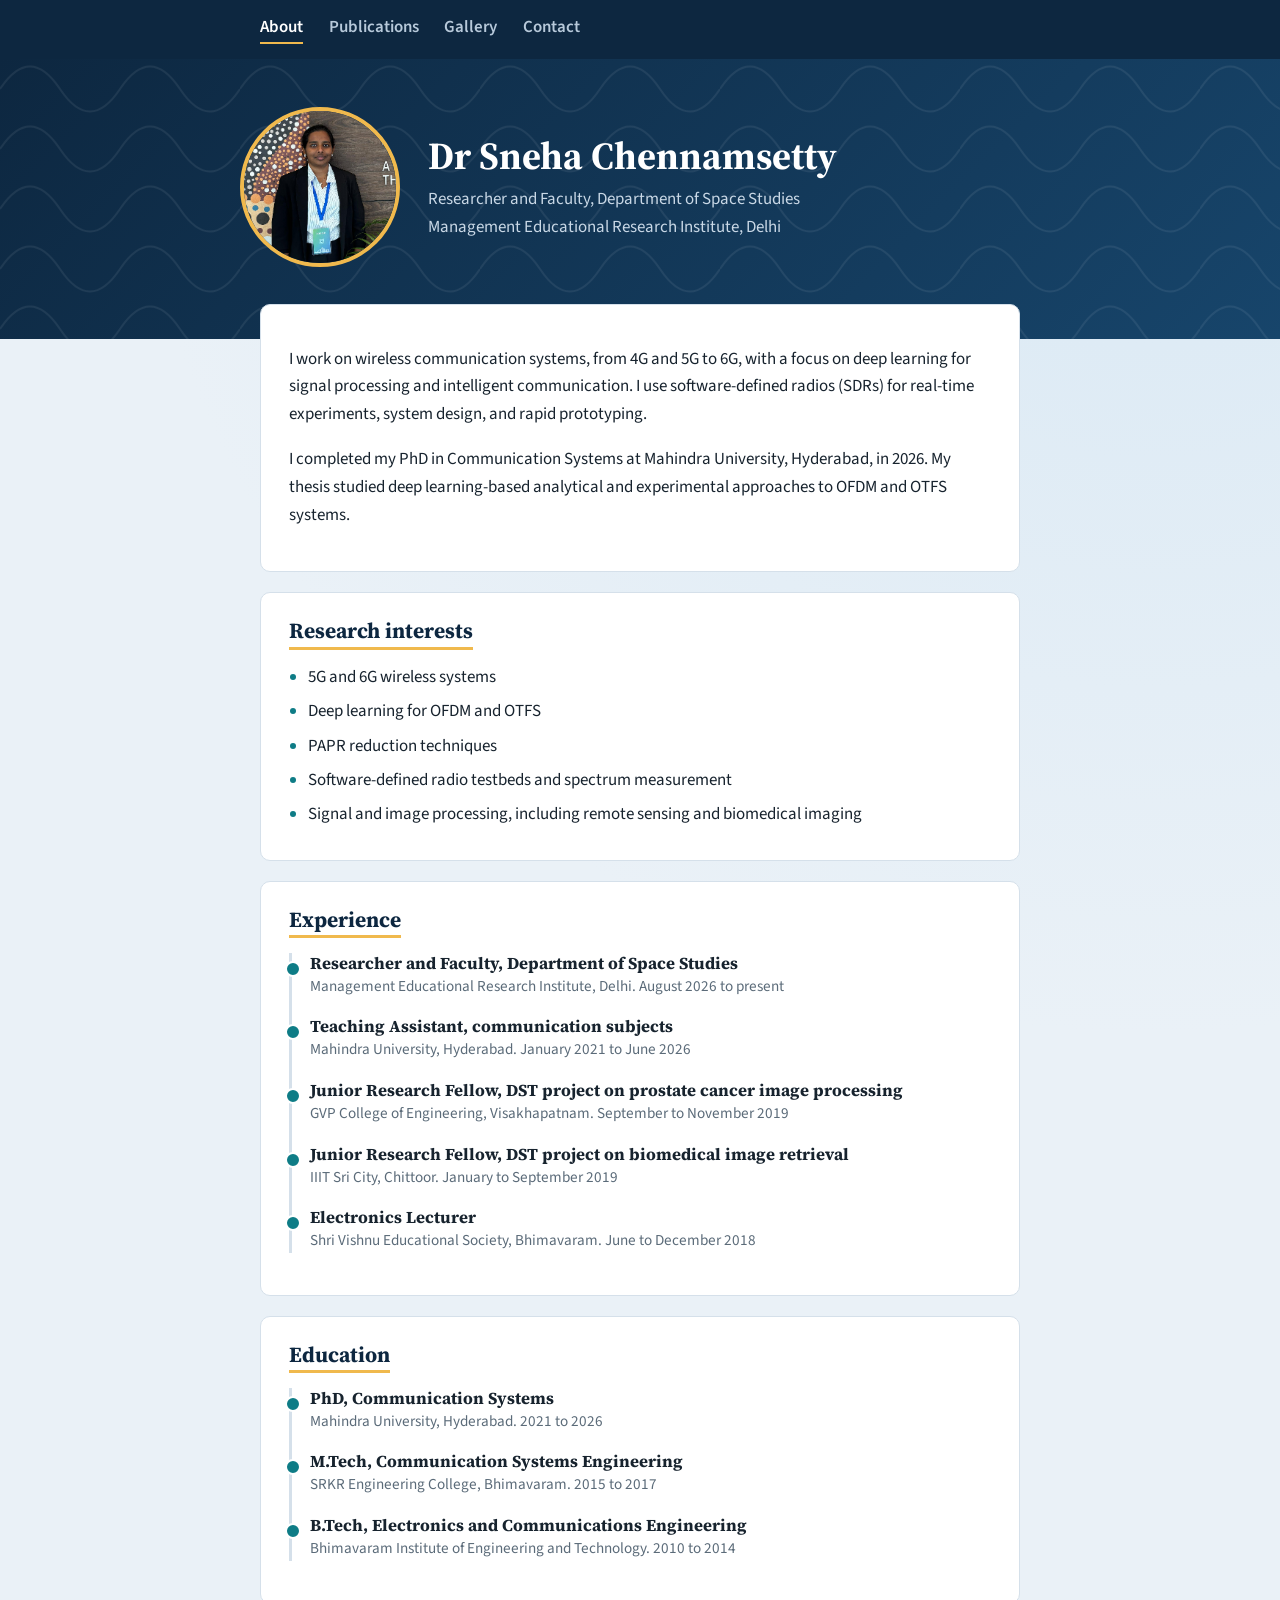
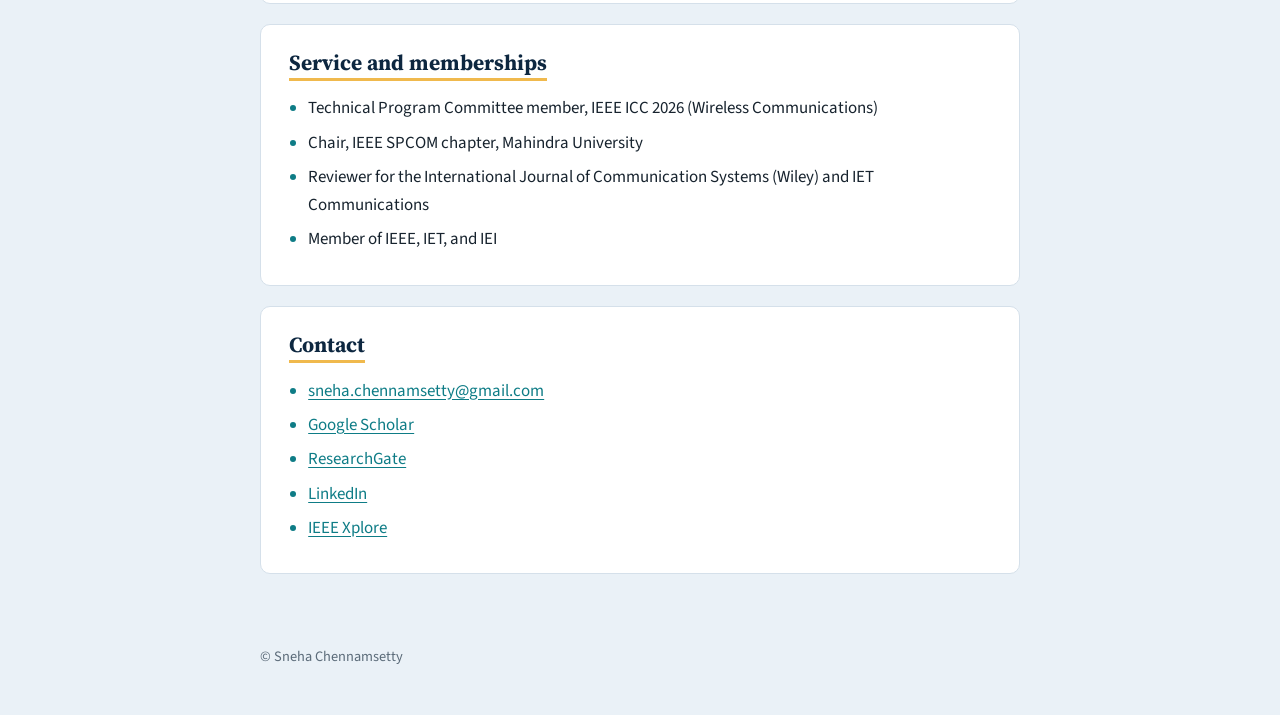
==== index.html @ 9ef61931 "Add files via upload" ====
<!DOCTYPE html>
<html lang="en">
<head>
  <meta charset="UTF-8">
  <meta name="viewport" content="width=device-width, initial-scale=1">
  <title>Dr Sneha Chennamsetty | Wireless Communication Researcher</title>
  <meta name="description" content="Researcher and faculty in space studies. Wireless communication (4G/5G/6G), deep learning for signal processing, and software-defined radio.">
  <link rel="preconnect" href="https://fonts.googleapis.com">
  <link href="https://fonts.googleapis.com/css2?family=Source+Serif+4:wght@500;700&family=Source+Sans+3:wght@400;600&display=swap" rel="stylesheet">
  <link rel="stylesheet" href="style.css">
</head>
<body>
  <header class="site-header">
    <nav>
      <a href="index.html" aria-current="page">About</a>
      <a href="publications.html">Publications</a>
      <a href="gallery.html">Gallery</a>
      <a href="#contact">Contact</a>
    </nav>
  </header>

  <div class="hero">
    <div class="hero-inner">
      <div class="profile">
        <!-- Save your photo in this folder as photo.jpg (or change the name below) -->
        <img class="photo" src="Sneha Chennamsetty.jpeg" alt="Portrait of Dr Sneha Chennamsetty" width="160" height="160">
        <div>
          <h1>Dr Sneha Chennamsetty</h1>
          <p class="role">Researcher and Faculty, Department of Space Studies<br>Management Educational Research Institute, Delhi</p>
        </div>
      </div>
    </div>
  </div>

  <main>
    <section class="intro">

      <!-- A decorative signal wave. It is just an SVG path; try editing the numbers. -->
      <svg class="wave" viewBox="0 0 600 40" aria-hidden="true" preserveAspectRatio="none">
        <path d="M0 20 C 25 0, 50 0, 75 20 S 125 40, 150 20 S 200 0, 225 20 S 275 40, 300 20 S 350 0, 375 20 S 425 40, 450 20 S 500 0, 525 20 S 575 40, 600 20" />
      </svg>

      <p>I work on wireless communication systems, from 4G and 5G to 6G, with a focus on deep learning for signal processing and intelligent communication. I use software-defined radios (SDRs) for real-time experiments, system design, and rapid prototyping.</p>
      <p>I completed my PhD in Communication Systems at Mahindra University, Hyderabad, in 2026. My thesis studied deep learning-based analytical and experimental approaches to OFDM and OTFS systems.</p>
    </section>

    <section>
      <h2>Research interests</h2>
      <ul>
        <li>5G and 6G wireless systems</li>
        <li>Deep learning for OFDM and OTFS</li>
        <li>PAPR reduction techniques</li>
        <li>Software-defined radio testbeds and spectrum measurement</li>
        <li>Signal and image processing, including remote sensing and biomedical imaging</li>
      </ul>
    </section>

    <section>
      <h2>Experience</h2>
      <ul class="timeline">
        <li>
          <h3>Researcher and Faculty, Department of Space Studies</h3>
          <p class="meta">Management Educational Research Institute, Delhi. August 2026 to present</p>
        </li>
        <li>
          <h3>Teaching Assistant, communication subjects</h3>
          <p class="meta">Mahindra University, Hyderabad. January 2021 to June 2026</p>
        </li>
        <li>
          <h3>Junior Research Fellow, DST project on prostate cancer image processing</h3>
          <p class="meta">GVP College of Engineering, Visakhapatnam. September to November 2019</p>
        </li>
        <li>
          <h3>Junior Research Fellow, DST project on biomedical image retrieval</h3>
          <p class="meta">IIIT Sri City, Chittoor. January to September 2019</p>
        </li>
        <li>
          <h3>Electronics Lecturer</h3>
          <p class="meta">Shri Vishnu Educational Society, Bhimavaram. June to December 2018</p>
        </li>
      </ul>
    </section>

    <section>
      <h2>Education</h2>
      <ul class="timeline">
        <li>
          <h3>PhD, Communication Systems</h3>
          <p class="meta">Mahindra University, Hyderabad. 2021 to 2026</p>
        </li>
        <li>
          <h3>M.Tech, Communication Systems Engineering</h3>
          <p class="meta">SRKR Engineering College, Bhimavaram. 2015 to 2017</p>
        </li>
        <li>
          <h3>B.Tech, Electronics and Communications Engineering</h3>
          <p class="meta">Bhimavaram Institute of Engineering and Technology. 2010 to 2014</p>
        </li>
      </ul>
    </section>

    <section>
      <h2>Service and memberships</h2>
      <ul>
        <li>Technical Program Committee member, IEEE ICC 2026 (Wireless Communications)</li>
        <li>Chair, IEEE SPCOM chapter, Mahindra University</li>
        <li>Reviewer for the International Journal of Communication Systems (Wiley) and IET Communications</li>
        <li>Member of IEEE, IET, and IEI</li>
      </ul>
    </section>

    <section id="contact">
      <h2>Contact</h2>
      <ul>
        <li><a href="mailto:sneha.chennamsetty@gmail.com">sneha.chennamsetty@gmail.com</a></li>
        <li><a href="https://scholar.google.com/citations?hl=en&user=m3hmc8AAAAAJ">Google Scholar</a></li>
        <li><a href="https://www.researchgate.net/profile/Sneha-Chennamsetty">ResearchGate</a></li>
        <li><a href="https://www.linkedin.com/in/sneha-chennamsetty-52132b337/">LinkedIn</a></li>
        <li><a href="https://ieeexplore.ieee.org/author/37089728589">IEEE Xplore</a></li>
      </ul>
    </section>
  </main>

  <footer>
    <p>&copy; Sneha Chennamsetty</p>
  </footer>
</body>
</html>
---- style.css ----
/* ---------- Colors: change these and the whole site updates ---------- */
:root {
  --navy: #0d2740;        /* dark header background */
  --navy-2: #17456b;      /* lighter navy for the gradient */
  --gold: #f0b94d;        /* highlight color */
  --teal: #0e7c86;        /* links and accents */
  --bg: #eaf1f7;          /* page background */
  --panel: #ffffff;       /* content boxes */
  --ink: #17232e;         /* main text */
  --muted: #5b6b79;       /* secondary text */
  --line: #d5e0ea;
}

* { box-sizing: border-box; }

body {
  margin: 0;
  color: var(--ink);
  font-family: "Source Sans 3", Arial, sans-serif;
  font-size: 1.06rem;
  line-height: 1.65;
  background:
    radial-gradient(circle at 90% 0%, #d8e8f4 0, transparent 40%),
    var(--bg);
}

/* ---------- Top bar ---------- */
.site-header { background: var(--navy); }

.site-header nav {
  max-width: 50rem;
  margin: 0 auto;
  padding: 0.9rem 1.25rem;
  display: flex;
  gap: 1.6rem;
}

.site-header a {
  color: #b7c9da;
  text-decoration: none;
  font-weight: 600;
}
.site-header a:hover { color: #fff; }
.site-header a[aria-current="page"] {
  color: #fff;
  border-bottom: 2px solid var(--gold);
}

/* ---------- Hero band (dark background with a signal-wave pattern) ---------- */
.hero {
  color: #fff;
  background-color: var(--navy);
  background-image:
    url("data:image/svg+xml,%3Csvg xmlns='http://www.w3.org/2000/svg' width='240' height='60' viewBox='0 0 240 60'%3E%3Cpath d='M0 30 C 20 0, 40 0, 60 30 S 100 60, 120 30 S 160 0, 180 30 S 220 60, 240 30' fill='none' stroke='%23ffffff' stroke-opacity='0.07' stroke-width='2'/%3E%3C/svg%3E"),
    linear-gradient(135deg, var(--navy) 0%, var(--navy-2) 100%);
  background-size: 240px 60px, cover;
  padding: 3rem 1.25rem 4.5rem;
}

.hero-inner { max-width: 50rem; margin: 0 auto; }
.hero-small { padding: 2rem 1.25rem 3.5rem; }

.profile {
  display: flex;
  align-items: center;
  gap: 1.75rem;
}

.photo {
  width: 160px;
  height: 160px;
  object-fit: cover;
  border-radius: 50%;
  border: 4px solid var(--gold);
  background: #fff;
  flex-shrink: 0;
}

h1, h2, h3 {
  font-family: "Source Serif 4", Georgia, serif;
  line-height: 1.25;
}

h1 { margin: 0 0 0.4rem; font-size: 2.4rem; }
.role { margin: 0; color: #c9d8e6; }

/* ---------- Content boxes (pulled up over the hero) ---------- */
main {
  max-width: 50rem;
  margin: -2.2rem auto 0;
  padding: 0 1.25rem;
}

main > section,
main > p {
  background: var(--panel);
  border: 1px solid var(--line);
  border-radius: 10px;
  padding: 1.5rem 1.75rem;
  margin: 0 0 1.25rem;
}

main > p { padding: 1rem 1.75rem; }

h2 {
  margin: 0 0 0.9rem;
  font-size: 1.35rem;
  color: var(--navy);
  display: inline-block;
  border-bottom: 3px solid var(--gold);
  padding-bottom: 0.15rem;
}

h3 { margin: 0; font-size: 1.05rem; }

/* ---------- Links ---------- */
a { color: var(--teal); text-underline-offset: 3px; }
a:hover { text-decoration-thickness: 2px; }
a:focus-visible { outline: 3px solid var(--gold); outline-offset: 2px; }

/* ---------- Lists ---------- */
ul { padding-left: 1.2rem; margin: 0; }
li { margin-bottom: 0.4rem; }
li::marker { color: var(--teal); }

.timeline { list-style: none; padding: 0 0 0 1.1rem; border-left: 3px solid var(--line); }
.timeline li { margin-bottom: 1.1rem; position: relative; }
.timeline li::before {
  content: "";
  position: absolute;
  left: -1.55rem;
  top: 0.5rem;
  width: 0.75rem;
  height: 0.75rem;
  border-radius: 50%;
  background: var(--teal);
  border: 2px solid var(--panel);
}
.meta { margin: 0; color: var(--muted); font-size: 0.95rem; }

.pubs li { margin-bottom: 1rem; }

.wave { display: none; }

/* ---------- Footer ---------- */
footer {
  max-width: 50rem;
  margin: 2rem auto 0;
  padding: 1.5rem 1.25rem 2rem;
  color: var(--muted);
  font-size: 0.9rem;
}

/* ---------- Small screens ---------- */
@media (max-width: 600px) {
  body { font-size: 1rem; }
  h1 { font-size: 1.9rem; }
  .profile { flex-direction: column; align-items: flex-start; }
  main > section, main > p { padding: 1.2rem; }
}

/* ---------- Gallery ---------- */
.gallery {
  display: grid;
  grid-template-columns: repeat(auto-fill, minmax(200px, 1fr));  /* as many columns as fit */
  gap: 1rem;
}

.gallery figure { margin: 0; }

.gallery img {
  display: block;
  width: 100%;
  aspect-ratio: 4 / 3;
  object-fit: cover;          /* crops neatly without stretching */
  border-radius: 8px;
  border: 1px solid var(--line);
  background: var(--bg);
  transition: transform 0.2s ease;
}

.gallery a:hover img { transform: scale(1.03); }

.gallery figcaption {
  margin-top: 0.4rem;
  font-size: 0.9rem;
  color: var(--muted);
}
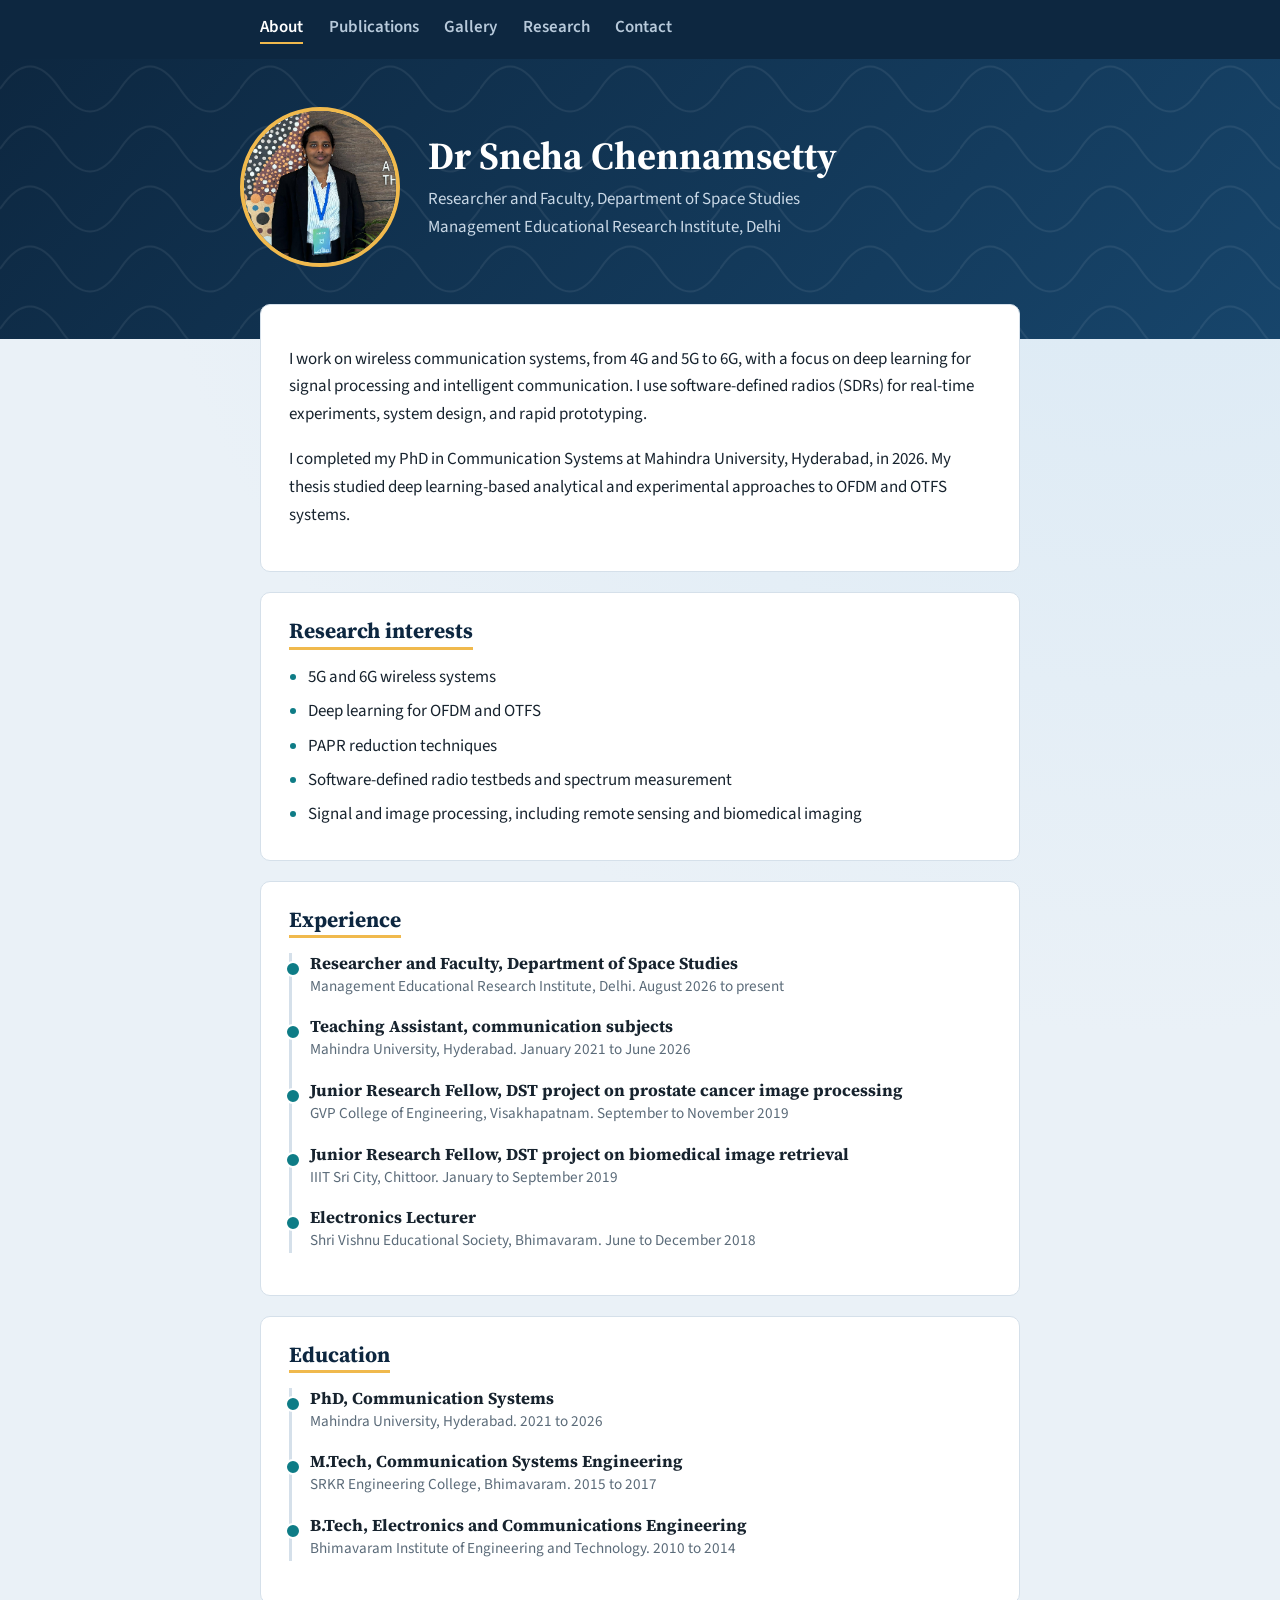
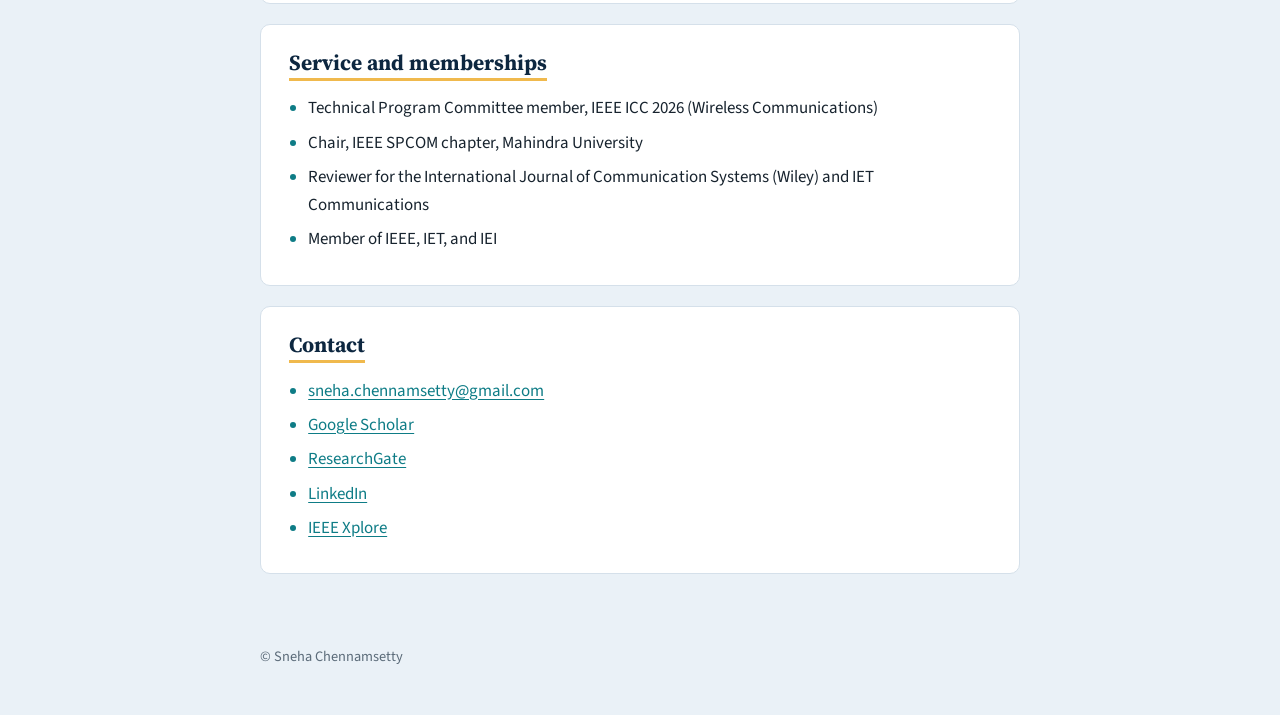
==== commit 0a6bceff: "Update index.html" ====
--- a/index.html
+++ b/index.html
@@ -15,6 +15,7 @@
       <a href="index.html" aria-current="page">About</a>
       <a href="publications.html">Publications</a>
       <a href="gallery.html">Gallery</a>
+      <a href="research.html">Research</a>
       <a href="#contact">Contact</a>
     </nav>
   </header>
@@ -115,7 +116,7 @@
         <li><a href="mailto:sneha.chennamsetty@gmail.com">sneha.chennamsetty@gmail.com</a></li>
         <li><a href="https://scholar.google.com/citations?hl=en&user=m3hmc8AAAAAJ">Google Scholar</a></li>
         <li><a href="https://www.researchgate.net/profile/Sneha-Chennamsetty">ResearchGate</a></li>
-        <li><a href="https://www.linkedin.com/in/sneha-chennamsetty-52132b337/">LinkedIn</a></li>
+        <li><a href="https://www.linkedin.com/in/dr-sneha-chennamsetty-52132b337/">LinkedIn</a></li>
         <li><a href="https://ieeexplore.ieee.org/author/37089728589">IEEE Xplore</a></li>
       </ul>
     </section>
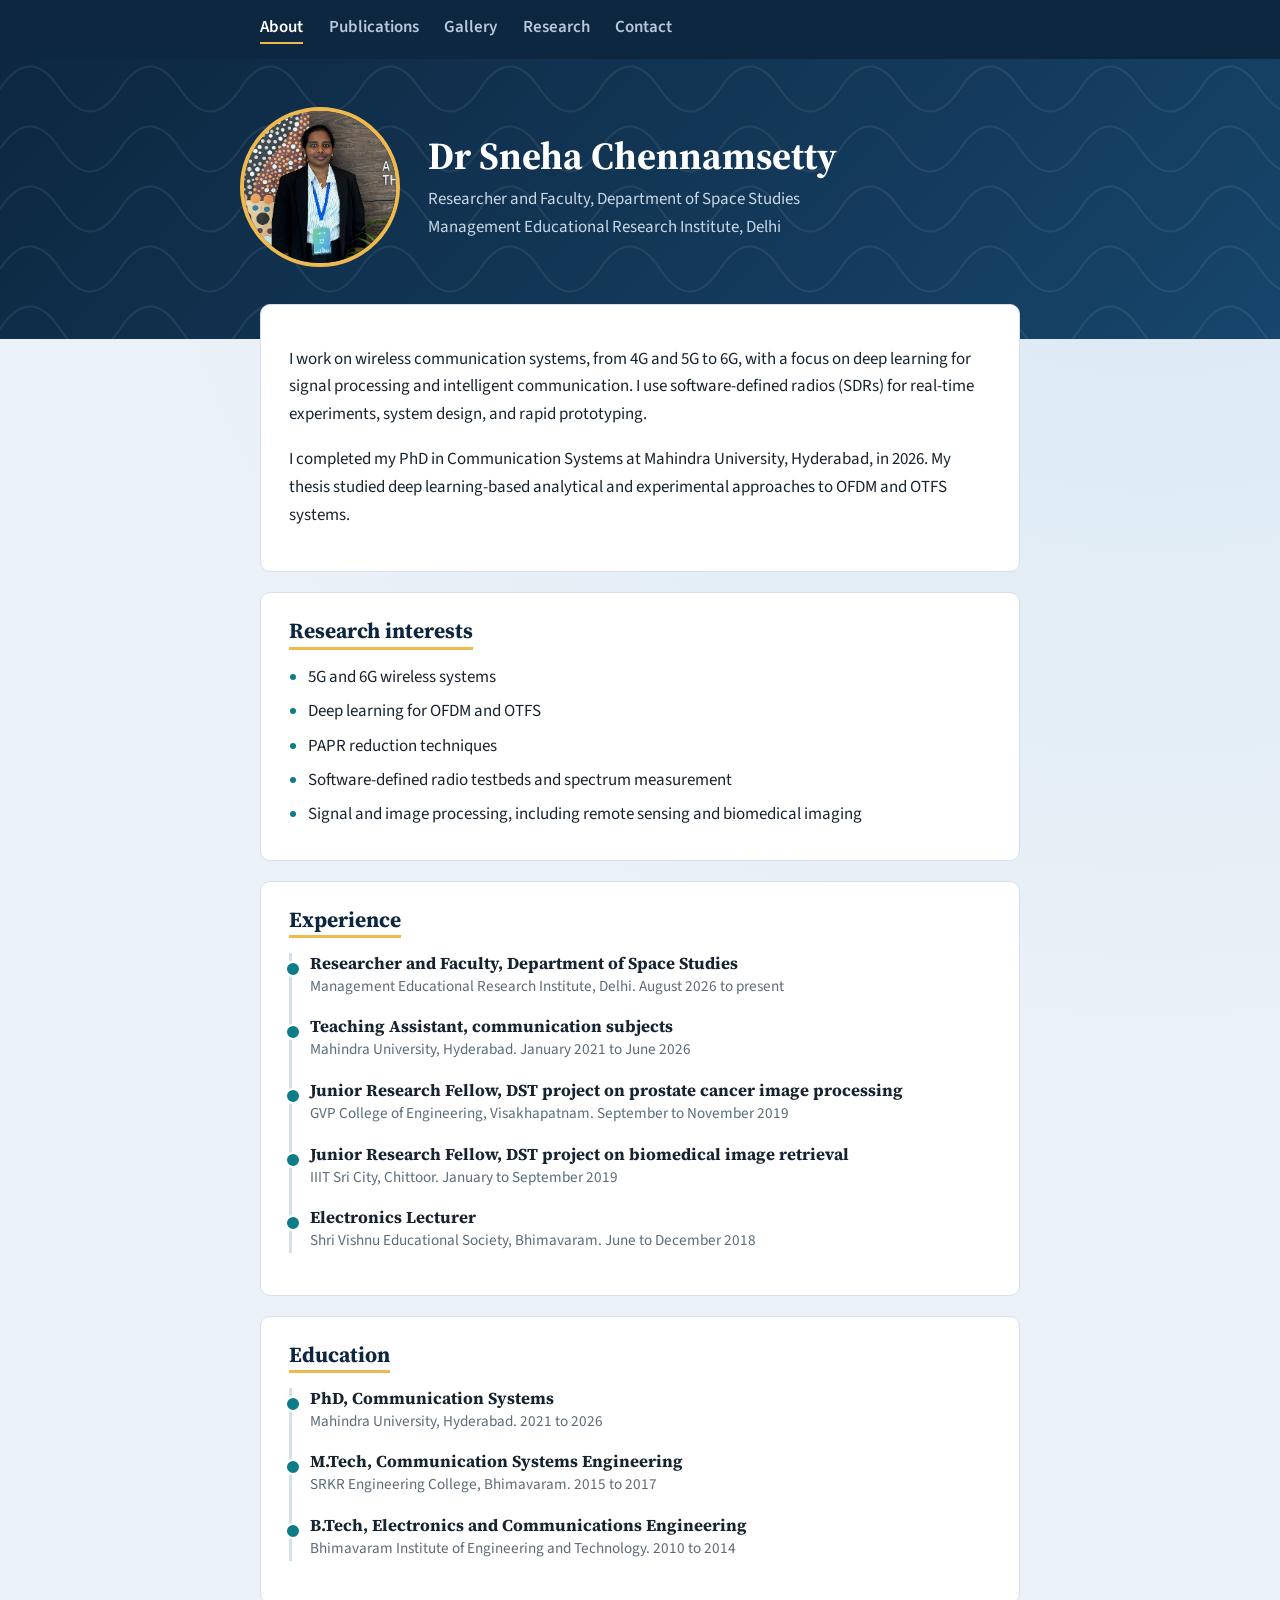
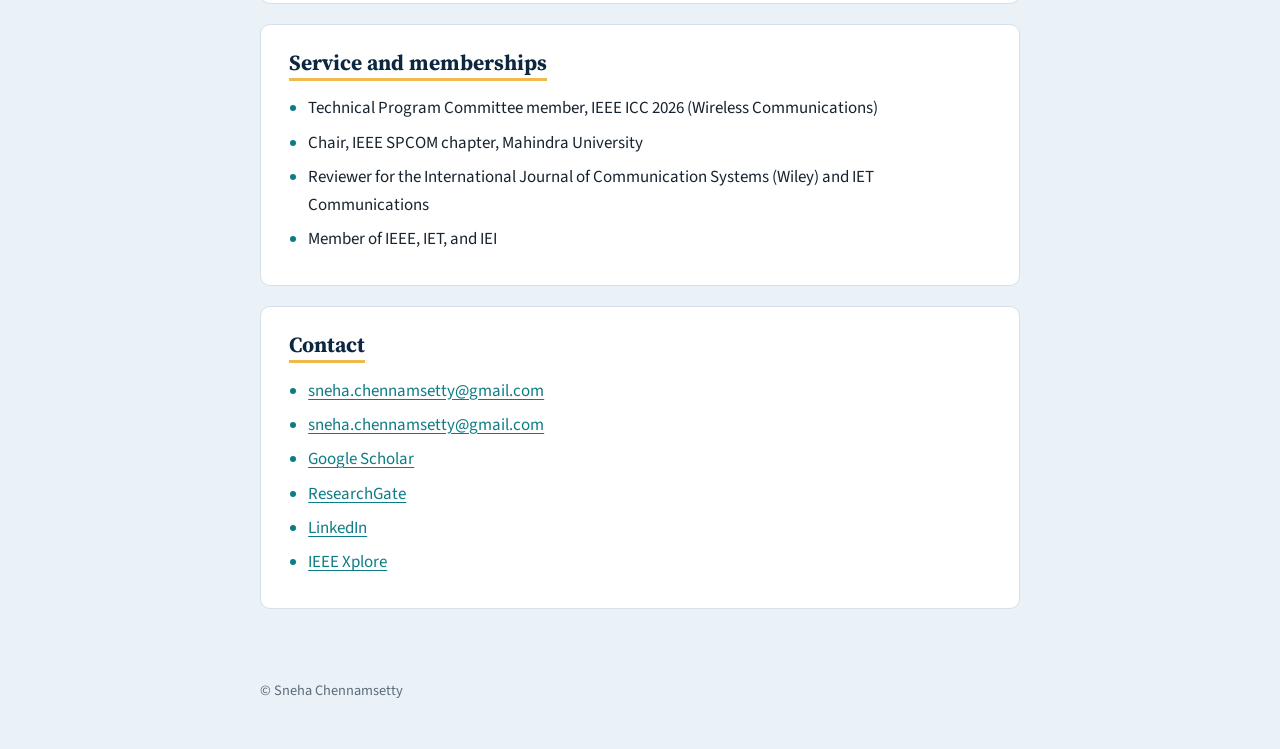
==== commit 4f647b62: "Update index.html" ====
--- a/index.html
+++ b/index.html
@@ -114,6 +114,7 @@
       <h2>Contact</h2>
       <ul>
         <li><a href="mailto:sneha.chennamsetty@gmail.com">sneha.chennamsetty@gmail.com</a></li>
+        <li><a href="mailto:drsneha@meri.edu.in">sneha.chennamsetty@gmail.com</a></li>
         <li><a href="https://scholar.google.com/citations?hl=en&user=m3hmc8AAAAAJ">Google Scholar</a></li>
         <li><a href="https://www.researchgate.net/profile/Sneha-Chennamsetty">ResearchGate</a></li>
         <li><a href="https://www.linkedin.com/in/dr-sneha-chennamsetty-52132b337/">LinkedIn</a></li>
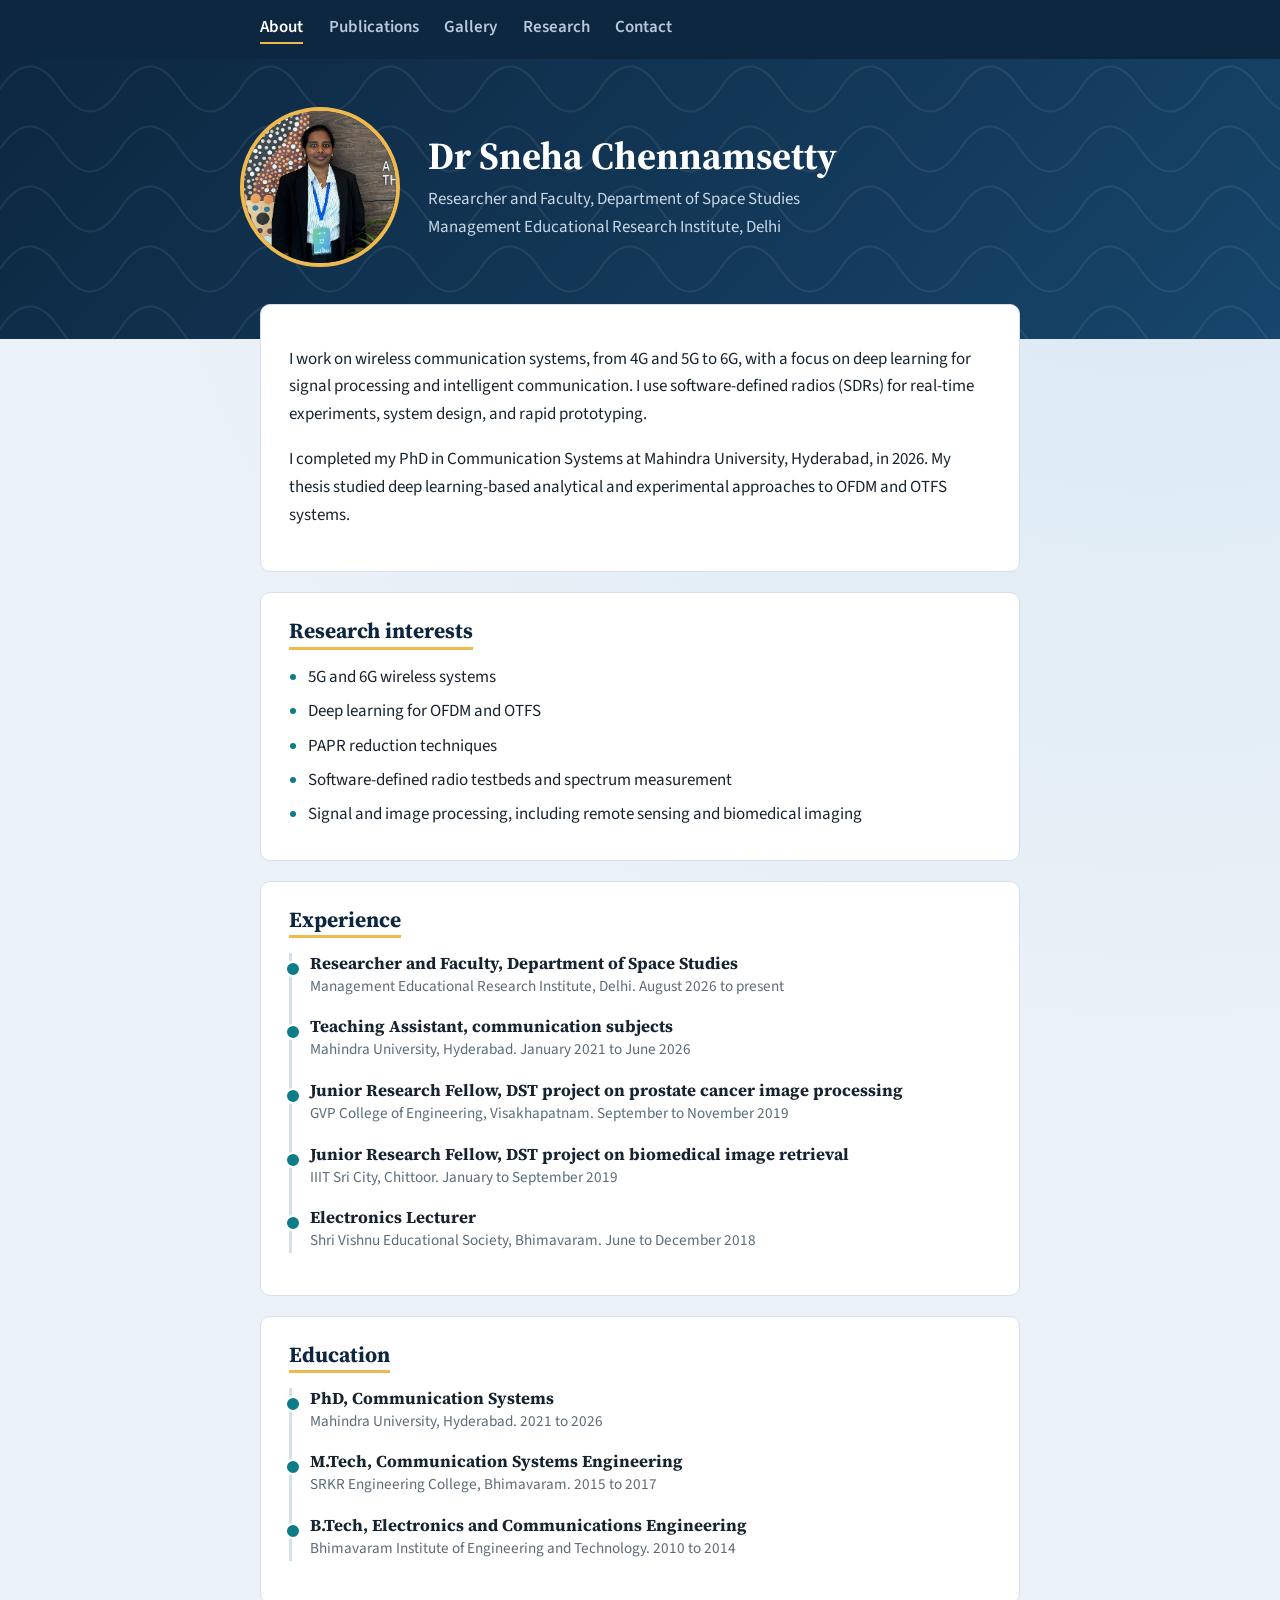
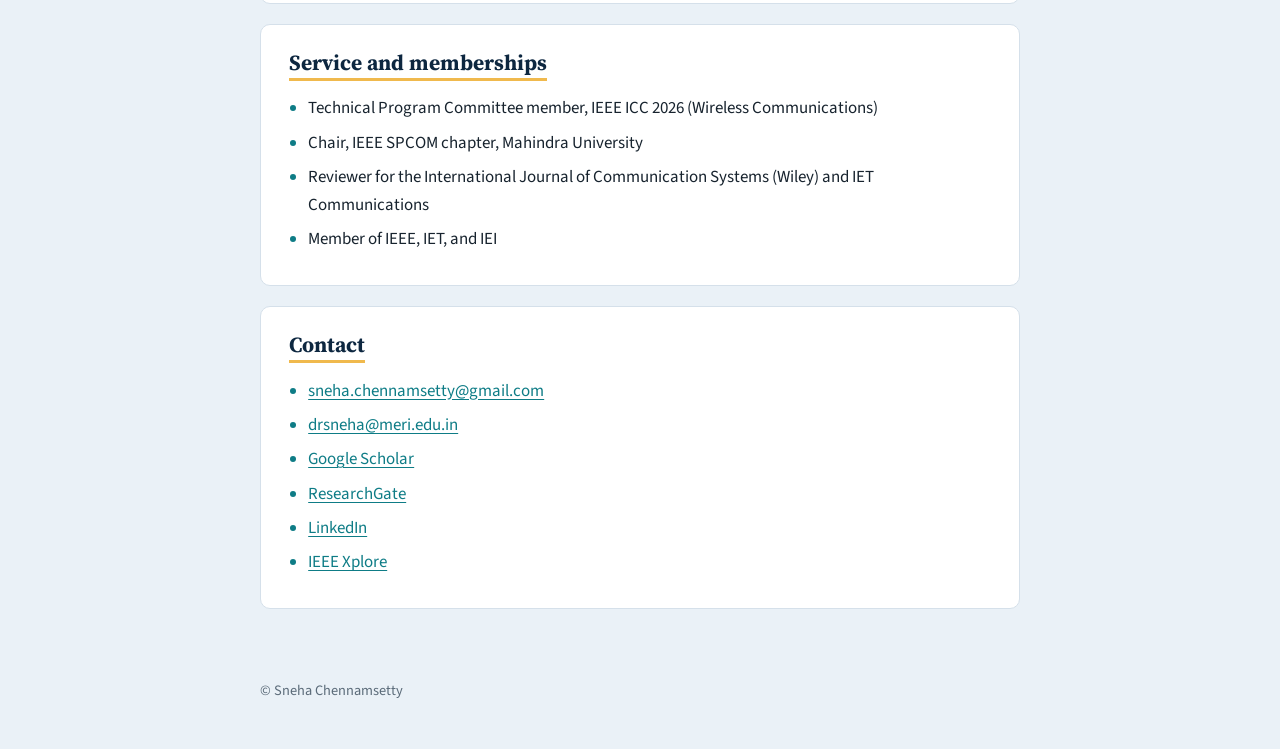
==== commit 906afdb2: "Correct email link for Dr. Sneha Chennamsetty" ====
--- a/index.html
+++ b/index.html
@@ -114,7 +114,7 @@
       <h2>Contact</h2>
       <ul>
         <li><a href="mailto:sneha.chennamsetty@gmail.com">sneha.chennamsetty@gmail.com</a></li>
-        <li><a href="mailto:drsneha@meri.edu.in">sneha.chennamsetty@gmail.com</a></li>
+        <li><a href="mailto:drsneha@meri.edu.in">drsneha@meri.edu.in</a></li>
         <li><a href="https://scholar.google.com/citations?hl=en&user=m3hmc8AAAAAJ">Google Scholar</a></li>
         <li><a href="https://www.researchgate.net/profile/Sneha-Chennamsetty">ResearchGate</a></li>
         <li><a href="https://www.linkedin.com/in/dr-sneha-chennamsetty-52132b337/">LinkedIn</a></li>
